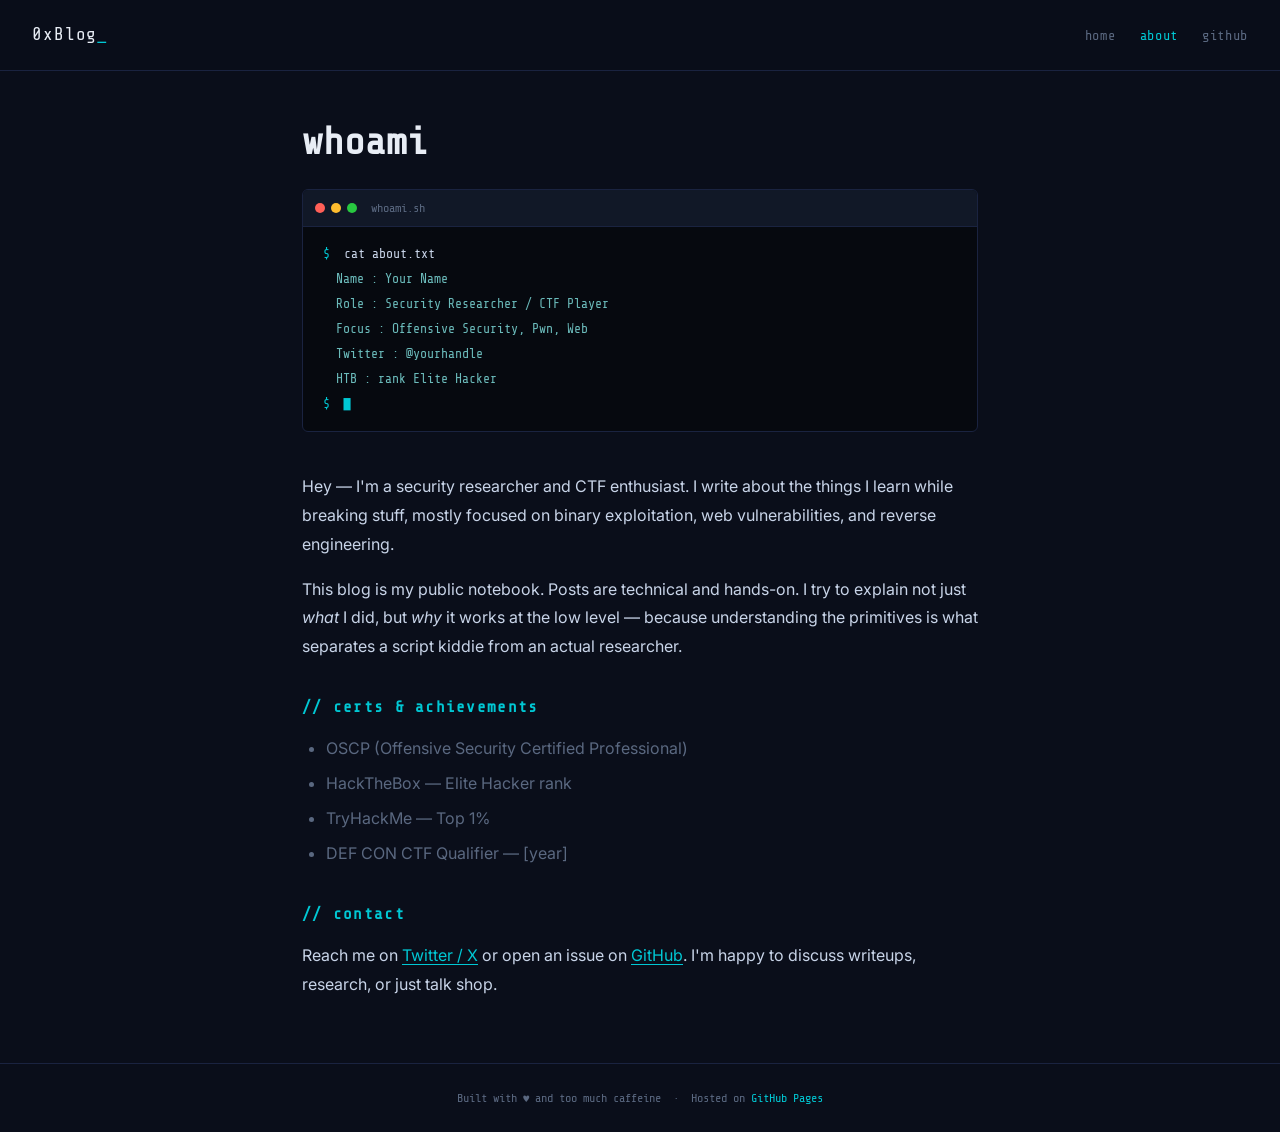
==== about.html @ 4185b1dc "launch blog" ====
<!DOCTYPE html>
<html lang="en">
<head>
  <meta charset="UTF-8" />
  <meta name="viewport" content="width=device-width, initial-scale=1.0" />
  <title>About — 0xBlog</title>
  <link rel="preconnect" href="https://fonts.googleapis.com" />
  <link rel="preconnect" href="https://fonts.gstatic.com" crossorigin />
  <link href="https://fonts.googleapis.com/css2?family=Share+Tech+Mono&family=Inter:wght@400;500;600&display=swap" rel="stylesheet" />
  <link rel="stylesheet" href="assets/css/style.css" />
</head>
<body>

  <nav class="nav">
    <a href="index.html" class="nav-logo">0xBlog<span class="cursor">_</span></a>
    <ul class="nav-links">
      <li><a href="index.html">home</a></li>
      <li><a href="about.html" class="active">about</a></li>
      <li><a href="https://github.com/yourusername" target="_blank" rel="noopener">github</a></li>
    </ul>
  </nav>

  <main class="main single-col">
    <h1 class="page-title">whoami</h1>

    <div class="about-terminal" aria-hidden="true">
      <div class="terminal-bar">
        <span class="dot dot-r"></span><span class="dot dot-y"></span><span class="dot dot-g"></span>
        <span class="terminal-title">whoami.sh</span>
      </div>
      <div class="terminal-body">
        <p><span class="t-prompt">$</span> cat about.txt</p>
        <p><span class="t-out">Name    : Your Name</span></p>
        <p><span class="t-out">Role    : Security Researcher / CTF Player</span></p>
        <p><span class="t-out">Focus   : Offensive Security, Pwn, Web</span></p>
        <p><span class="t-out">Twitter : @yourhandle</span></p>
        <p><span class="t-out">HTB     : rank Elite Hacker</span></p>
        <p><span class="t-prompt">$</span> <span class="blink-cursor">█</span></p>
      </div>
    </div>

    <div class="prose">
      <p>Hey — I'm a security researcher and CTF enthusiast. I write about the things I learn while breaking stuff, mostly focused on binary exploitation, web vulnerabilities, and reverse engineering.</p>
      <p>This blog is my public notebook. Posts are technical and hands-on. I try to explain not just <em>what</em> I did, but <em>why</em> it works at the low level — because understanding the primitives is what separates a script kiddie from an actual researcher.</p>
      <h2>// certs &amp; achievements</h2>
      <ul>
        <li>OSCP (Offensive Security Certified Professional)</li>
        <li>HackTheBox — Elite Hacker rank</li>
        <li>TryHackMe — Top 1%</li>
        <li>DEF CON CTF Qualifier — [year]</li>
      </ul>
      <h2>// contact</h2>
      <p>Reach me on <a href="https://twitter.com/yourhandle" target="_blank" rel="noopener">Twitter / X</a> or open an issue on <a href="https://github.com/yourusername" target="_blank" rel="noopener">GitHub</a>. I'm happy to discuss writeups, research, or just talk shop.</p>
    </div>
  </main>

  <footer class="footer">
    <p>Built with ♥ and too much caffeine &nbsp;·&nbsp; Hosted on <a href="https://pages.github.com" target="_blank" rel="noopener">GitHub Pages</a></p>
  </footer>

  <script src="assets/js/main.js"></script>
</body>
</html>
---- assets/css/style.css ----
/* === Reset & Base === */
*, *::before, *::after { box-sizing: border-box; margin: 0; padding: 0; }

:root {
  --bg: #0A0E1A;
  --bg-card: #0F1628;
  --bg-terminal: #06090F;
  --accent: #00C8D4;
  --accent-dim: #007A82;
  --text: #C8D4E8;
  --text-muted: #5A6880;
  --text-heading: #E8EDF5;
  --border: #1A2340;
  --font-mono: 'Share Tech Mono', monospace;
  --font-sans: 'Inter', sans-serif;
  --radius: 6px;
}

html { scroll-behavior: smooth; }

body {
  background: var(--bg);
  color: var(--text);
  font-family: var(--font-sans);
  font-size: 16px;
  line-height: 1.7;
  min-height: 100vh;
  display: flex;
  flex-direction: column;
}

a { color: var(--accent); text-decoration: none; transition: color 0.15s; }
a:hover { color: #fff; }

/* === Nav === */
.nav {
  display: flex;
  align-items: center;
  justify-content: space-between;
  padding: 1.25rem 2rem;
  border-bottom: 1px solid var(--border);
  position: sticky;
  top: 0;
  background: rgba(10, 14, 26, 0.92);
  backdrop-filter: blur(8px);
  z-index: 100;
}

.nav-logo {
  font-family: var(--font-mono);
  font-size: 1.1rem;
  color: var(--text-heading);
  letter-spacing: 0.05em;
}

.nav-logo .cursor {
  color: var(--accent);
  animation: blink 1s step-end infinite;
}

.nav-links {
  list-style: none;
  display: flex;
  gap: 1.5rem;
}

.nav-links a {
  font-family: var(--font-mono);
  font-size: 0.85rem;
  color: var(--text-muted);
  letter-spacing: 0.05em;
}

.nav-links a:hover,
.nav-links a.active { color: var(--accent); }

/* === Hero === */
.hero {
  display: grid;
  grid-template-columns: 1fr 1fr;
  gap: 3rem;
  padding: 4rem 2rem 4rem;
  max-width: 1100px;
  margin: 0 auto;
  width: 100%;
  align-items: center;
}

.hero-label {
  font-family: var(--font-mono);
  font-size: 0.8rem;
  color: var(--accent);
  margin-bottom: 1rem;
  letter-spacing: 0.08em;
}

.hero-title {
  font-family: var(--font-mono);
  font-size: clamp(2rem, 4vw, 3.2rem);
  color: var(--text-heading);
  line-height: 1.15;
  margin-bottom: 1.25rem;
  letter-spacing: -0.01em;
}

.hero-sub {
  color: var(--text-muted);
  font-size: 1rem;
  max-width: 42ch;
}

/* === Terminal Widget === */
.hero-terminal,
.about-terminal {
  background: var(--bg-terminal);
  border: 1px solid var(--border);
  border-radius: var(--radius);
  overflow: hidden;
  font-family: var(--font-mono);
  font-size: 0.82rem;
}

.terminal-bar {
  background: #111827;
  padding: 0.5rem 0.75rem;
  display: flex;
  align-items: center;
  gap: 6px;
  border-bottom: 1px solid var(--border);
}

.dot {
  width: 10px;
  height: 10px;
  border-radius: 50%;
  display: inline-block;
}
.dot-r { background: #FF5F57; }
.dot-y { background: #FEBC2E; }
.dot-g { background: #28C840; }

.terminal-title {
  margin-left: 0.5rem;
  color: var(--text-muted);
  font-size: 0.75rem;
}

.terminal-body {
  padding: 1rem 1.25rem;
  display: flex;
  flex-direction: column;
  gap: 4px;
}

.terminal-body p { line-height: 1.6; }

.t-prompt { color: var(--accent); margin-right: 0.5em; }
.t-out { color: #6BBBBB; padding-left: 1em; }

.blink-cursor {
  color: var(--accent);
  animation: blink 1s step-end infinite;
  font-size: 0.9em;
}

@keyframes blink {
  0%, 100% { opacity: 1; }
  50% { opacity: 0; }
}

/* === Main Layout === */
.main {
  display: grid;
  grid-template-columns: 1fr 280px;
  gap: 3rem;
  max-width: 1100px;
  margin: 0 auto;
  padding: 3rem 2rem;
  width: 100%;
  flex: 1;
}

.main.single-col {
  display: block;
  max-width: 740px;
}

/* === Section Label === */
.section-label {
  font-family: var(--font-mono);
  font-size: 0.8rem;
  color: var(--accent);
  letter-spacing: 0.1em;
  margin-bottom: 1.5rem;
  text-transform: lowercase;
}

/* === Post Cards === */
.posts-section { display: flex; flex-direction: column; gap: 0; }

.post-card {
  padding: 1.5rem 0;
  border-bottom: 1px solid var(--border);
}

.post-card:first-of-type { border-top: 1px solid var(--border); }

.post-meta {
  display: flex;
  align-items: center;
  gap: 0.75rem;
  margin-bottom: 0.5rem;
}

.post-meta time,
.read-time {
  font-family: var(--font-mono);
  font-size: 0.75rem;
  color: var(--text-muted);
}

.post-card h3 {
  font-family: var(--font-mono);
  font-size: 1.05rem;
  color: var(--text-heading);
  margin-bottom: 0.5rem;
  line-height: 1.4;
}

.post-card h3 a { color: var(--text-heading); }
.post-card h3 a:hover { color: var(--accent); }

.post-card p {
  color: var(--text-muted);
  font-size: 0.9rem;
  margin-bottom: 0.75rem;
}

.read-more {
  font-family: var(--font-mono);
  font-size: 0.78rem;
  color: var(--accent-dim);
}
.read-more:hover { color: var(--accent); }

/* === Tags === */
.post-tag {
  font-family: var(--font-mono);
  font-size: 0.7rem;
  padding: 2px 8px;
  border-radius: 3px;
  letter-spacing: 0.06em;
}

.tag-pwn  { background: #1A0A2E; color: #B06EF0; border: 1px solid #3D1A70; }
.tag-web  { background: #0A1E2E; color: #5CB8FF; border: 1px solid #1A4A70; }
.tag-re   { background: #0A2E18; color: #4EDB8A; border: 1px solid #1A5E35; }
.tag-ctf  { background: #2E1A0A; color: #F5A623; border: 1px solid #6E4010; }
.tag-net  { background: #2E0A0A; color: #F05A5A; border: 1px solid #6E1A1A; }

/* === Sidebar === */
.sidebar { display: flex; flex-direction: column; gap: 1.5rem; }

.sidebar-card {
  background: var(--bg-card);
  border: 1px solid var(--border);
  border-radius: var(--radius);
  padding: 1.25rem;
}

.sidebar-card h3 {
  font-family: var(--font-mono);
  font-size: 0.75rem;
  color: var(--accent);
  letter-spacing: 0.1em;
  margin-bottom: 1rem;
}

.tag-list {
  list-style: none;
  display: flex;
  flex-direction: column;
  gap: 0.6rem;
}

.tag-list a {
  display: flex;
  align-items: center;
  gap: 0.6rem;
  color: var(--text-muted);
  font-size: 0.85rem;
}
.tag-list a:hover { color: var(--text-heading); }

.tools-list {
  list-style: none;
  display: flex;
  flex-direction: column;
  gap: 0.4rem;
}

.tools-list li {
  font-family: var(--font-mono);
  font-size: 0.8rem;
  color: var(--text-muted);
  padding: 0.2rem 0;
  border-bottom: 1px solid var(--border);
}
.tools-list li:last-child { border-bottom: none; }
.tools-list li::before { content: '> '; color: var(--accent); }

/* === Single Post / About === */
.page-title {
  font-family: var(--font-mono);
  font-size: clamp(1.6rem, 3vw, 2.4rem);
  color: var(--text-heading);
  line-height: 1.2;
  margin-bottom: 1.5rem;
}

.post-header { margin-bottom: 2rem; }

.post-intro {
  font-size: 1.05rem;
  color: var(--text-muted);
  margin-top: 0.75rem;
}

.about-terminal { margin-bottom: 2.5rem; }

/* === Prose === */
.prose { color: var(--text); line-height: 1.8; }
.prose h2 {
  font-family: var(--font-mono);
  font-size: 1rem;
  color: var(--accent);
  letter-spacing: 0.08em;
  margin: 2rem 0 0.75rem;
}
.prose p { margin-bottom: 1rem; }
.prose ul { padding-left: 1.5rem; margin-bottom: 1rem; }
.prose ul li { margin-bottom: 0.4rem; color: var(--text-muted); }
.prose strong { color: var(--text-heading); font-weight: 600; }
.prose em { color: var(--text); font-style: italic; }
.prose a { color: var(--accent); text-decoration: underline; text-underline-offset: 3px; }

.prose pre {
  background: var(--bg-terminal);
  border: 1px solid var(--border);
  border-radius: var(--radius);
  padding: 1.25rem 1.5rem;
  overflow-x: auto;
  margin: 1.25rem 0;
  font-size: 0.82rem;
  line-height: 1.7;
}

.prose code {
  font-family: var(--font-mono);
  color: #6BBBBB;
  font-size: 0.85em;
}

.prose pre code { color: #9BCFCF; }

.back-link {
  display: inline-block;
  margin-top: 3rem;
  font-family: var(--font-mono);
  font-size: 0.85rem;
  color: var(--text-muted);
}
.back-link:hover { color: var(--accent); }

/* === Footer === */
.footer {
  border-top: 1px solid var(--border);
  text-align: center;
  padding: 1.5rem 2rem;
  font-family: var(--font-mono);
  font-size: 0.75rem;
  color: var(--text-muted);
}

/* === Responsive === */
@media (max-width: 768px) {
  .hero {
    grid-template-columns: 1fr;
    padding: 2.5rem 1.25rem;
  }
  .hero-terminal { display: none; }
  .main {
    grid-template-columns: 1fr;
    padding: 2rem 1.25rem;
  }
  .sidebar { order: -1; }
  .nav { padding: 1rem 1.25rem; }
}
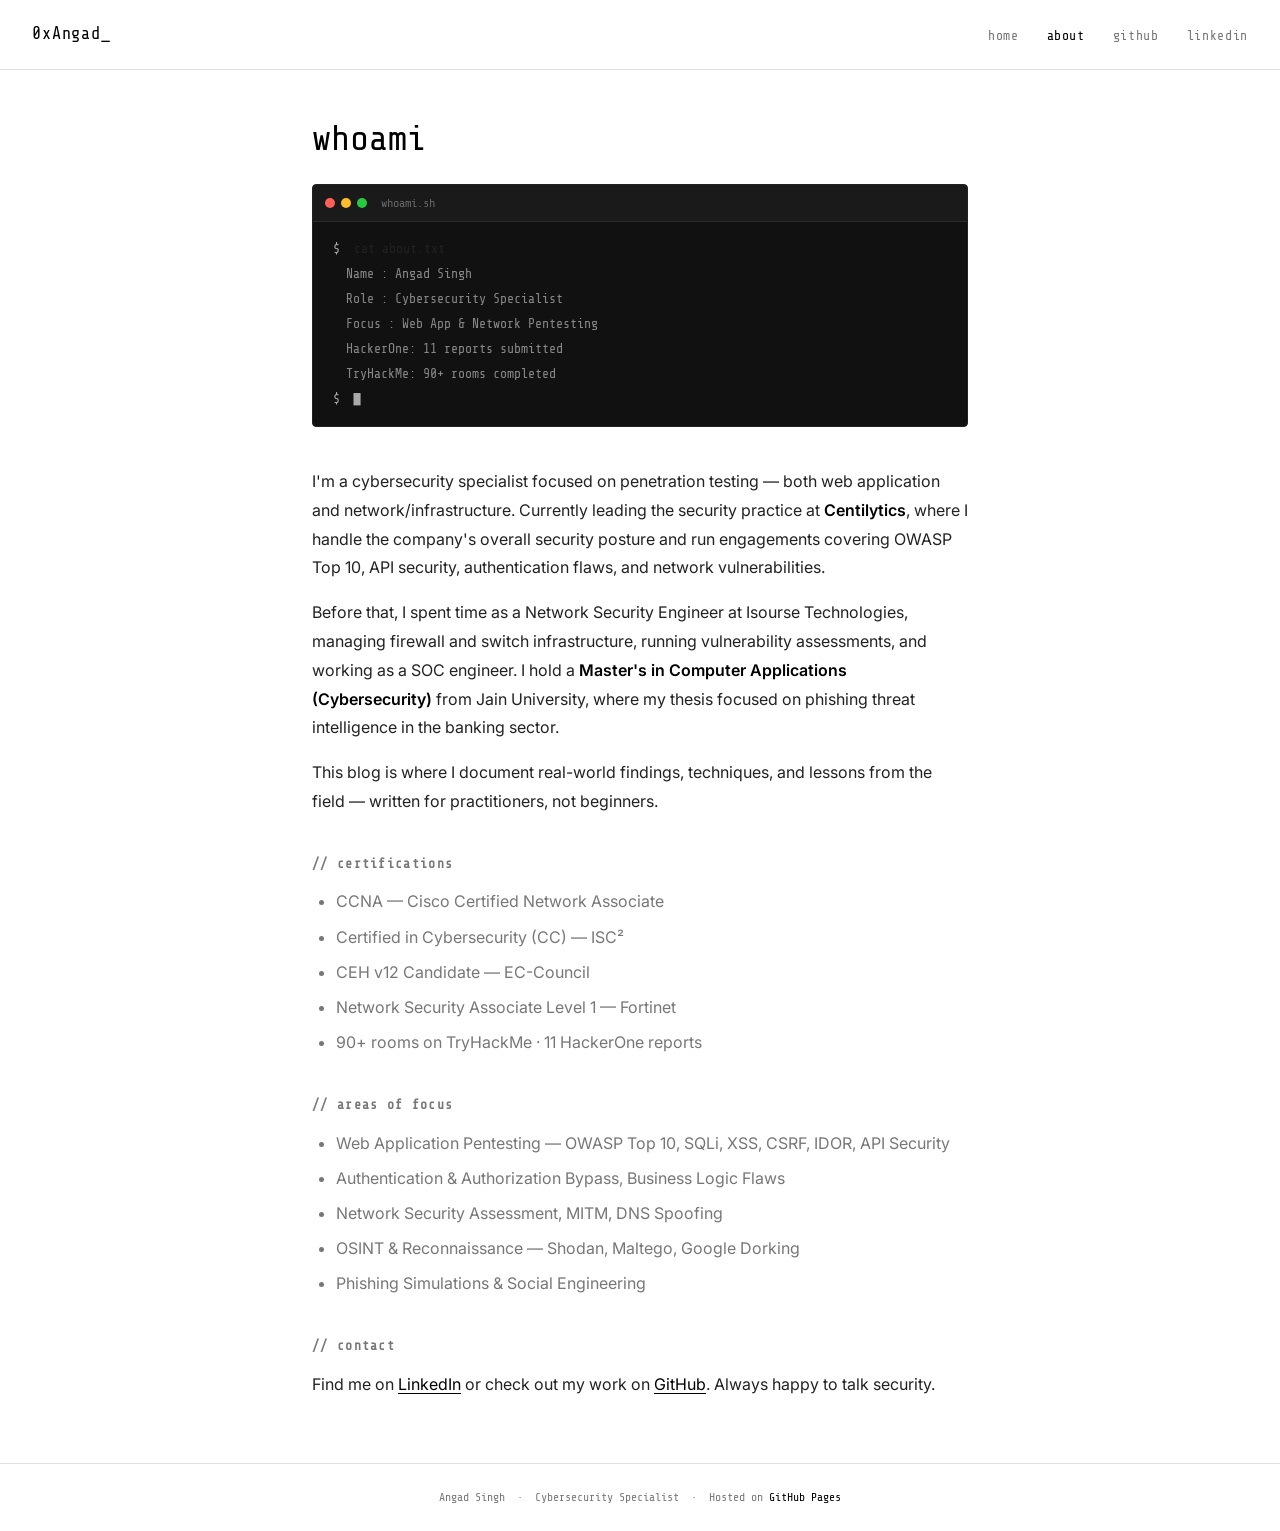
==== commit 298a2da4: "updated" ====
--- a/about.html
+++ b/about.html
@@ -3,7 +3,7 @@
 <head>
   <meta charset="UTF-8" />
   <meta name="viewport" content="width=device-width, initial-scale=1.0" />
-  <title>About — 0xBlog</title>
+  <title>About — 0xAngad</title>
   <link rel="preconnect" href="https://fonts.googleapis.com" />
   <link rel="preconnect" href="https://fonts.gstatic.com" crossorigin />
   <link href="https://fonts.googleapis.com/css2?family=Share+Tech+Mono&family=Inter:wght@400;500;600&display=swap" rel="stylesheet" />
@@ -12,11 +12,12 @@
 <body>
 
   <nav class="nav">
-    <a href="index.html" class="nav-logo">0xBlog<span class="cursor">_</span></a>
+    <a href="index.html" class="nav-logo">0xAngad<span class="cursor">_</span></a>
     <ul class="nav-links">
       <li><a href="index.html">home</a></li>
       <li><a href="about.html" class="active">about</a></li>
-      <li><a href="https://github.com/yourusername" target="_blank" rel="noopener">github</a></li>
+      <li><a href="https://midgetpool.github.io" target="_blank" rel="noopener">github</a></li>
+      <li><a href="https://www.linkedin.com/in/angadsinghchandhok/" target="_blank" rel="noopener">linkedin</a></li>
     </ul>
   </nav>
 
@@ -30,32 +31,47 @@
       </div>
       <div class="terminal-body">
         <p><span class="t-prompt">$</span> cat about.txt</p>
-        <p><span class="t-out">Name    : Your Name</span></p>
-        <p><span class="t-out">Role    : Security Researcher / CTF Player</span></p>
-        <p><span class="t-out">Focus   : Offensive Security, Pwn, Web</span></p>
-        <p><span class="t-out">Twitter : @yourhandle</span></p>
-        <p><span class="t-out">HTB     : rank Elite Hacker</span></p>
+        <p><span class="t-out">Name    : Angad Singh</span></p>
+        <p><span class="t-out">Role    : Cybersecurity Specialist</span></p>
+        <p><span class="t-out">Focus   : Web App &amp; Network Pentesting</span></p>
+        <p><span class="t-out">HackerOne: 11 reports submitted</span></p>
+        <p><span class="t-out">TryHackMe: 90+ rooms completed</span></p>
         <p><span class="t-prompt">$</span> <span class="blink-cursor">█</span></p>
       </div>
     </div>
 
     <div class="prose">
-      <p>Hey — I'm a security researcher and CTF enthusiast. I write about the things I learn while breaking stuff, mostly focused on binary exploitation, web vulnerabilities, and reverse engineering.</p>
-      <p>This blog is my public notebook. Posts are technical and hands-on. I try to explain not just <em>what</em> I did, but <em>why</em> it works at the low level — because understanding the primitives is what separates a script kiddie from an actual researcher.</p>
-      <h2>// certs &amp; achievements</h2>
+      <p>I'm a cybersecurity specialist focused on penetration testing — both web application and network/infrastructure. Currently leading the security practice at <strong>Centilytics</strong>, where I handle the company's overall security posture and run engagements covering OWASP Top 10, API security, authentication flaws, and network vulnerabilities.</p>
+
+      <p>Before that, I spent time as a Network Security Engineer at Isourse Technologies, managing firewall and switch infrastructure, running vulnerability assessments, and working as a SOC engineer. I hold a <strong>Master's in Computer Applications (Cybersecurity)</strong> from Jain University, where my thesis focused on phishing threat intelligence in the banking sector.</p>
+
+      <p>This blog is where I document real-world findings, techniques, and lessons from the field — written for practitioners, not beginners.</p>
+
+      <h2>// certifications</h2>
       <ul>
-        <li>OSCP (Offensive Security Certified Professional)</li>
-        <li>HackTheBox — Elite Hacker rank</li>
-        <li>TryHackMe — Top 1%</li>
-        <li>DEF CON CTF Qualifier — [year]</li>
+        <li>CCNA — Cisco Certified Network Associate</li>
+        <li>Certified in Cybersecurity (CC) — ISC²</li>
+        <li>CEH v12 Candidate — EC-Council</li>
+        <li>Network Security Associate Level 1 — Fortinet</li>
+        <li>90+ rooms on TryHackMe · 11 HackerOne reports</li>
       </ul>
+
+      <h2>// areas of focus</h2>
+      <ul>
+        <li>Web Application Pentesting — OWASP Top 10, SQLi, XSS, CSRF, IDOR, API Security</li>
+        <li>Authentication &amp; Authorization Bypass, Business Logic Flaws</li>
+        <li>Network Security Assessment, MITM, DNS Spoofing</li>
+        <li>OSINT &amp; Reconnaissance — Shodan, Maltego, Google Dorking</li>
+        <li>Phishing Simulations &amp; Social Engineering</li>
+      </ul>
+
       <h2>// contact</h2>
-      <p>Reach me on <a href="https://twitter.com/yourhandle" target="_blank" rel="noopener">Twitter / X</a> or open an issue on <a href="https://github.com/yourusername" target="_blank" rel="noopener">GitHub</a>. I'm happy to discuss writeups, research, or just talk shop.</p>
+      <p>Find me on <a href="https://www.linkedin.com/in/angadsinghchandhok/" target="_blank" rel="noopener">LinkedIn</a> or check out my work on <a href="https://midgetpool.github.io" target="_blank" rel="noopener">GitHub</a>. Always happy to talk security.</p>
     </div>
   </main>
 
   <footer class="footer">
-    <p>Built with ♥ and too much caffeine &nbsp;·&nbsp; Hosted on <a href="https://pages.github.com" target="_blank" rel="noopener">GitHub Pages</a></p>
+    <p>Angad Singh &nbsp;·&nbsp; Cybersecurity Specialist &nbsp;·&nbsp; Hosted on <a href="https://pages.github.com" target="_blank" rel="noopener">GitHub Pages</a></p>
   </footer>
 
   <script src="assets/js/main.js"></script>
--- a/assets/css/style.css
+++ b/assets/css/style.css
@@ -2,18 +2,19 @@
 *, *::before, *::after { box-sizing: border-box; margin: 0; padding: 0; }
 
 :root {
-  --bg: #0A0E1A;
-  --bg-card: #0F1628;
-  --bg-terminal: #06090F;
-  --accent: #00C8D4;
-  --accent-dim: #007A82;
-  --text: #C8D4E8;
-  --text-muted: #5A6880;
-  --text-heading: #E8EDF5;
-  --border: #1A2340;
+  --bg: #ffffff;
+  --bg-card: #f9f9f9;
+  --bg-terminal: #111111;
+  --accent: #000000;
+  --accent-dim: #444444;
+  --text: #222222;
+  --text-muted: #777777;
+  --text-heading: #000000;
+  --border: #e0e0e0;
+  --border-dark: #cccccc;
   --font-mono: 'Share Tech Mono', monospace;
   --font-sans: 'Inter', sans-serif;
-  --radius: 6px;
+  --radius: 4px;
 }
 
 html { scroll-behavior: smooth; }
@@ -29,8 +30,8 @@
   flex-direction: column;
 }
 
-a { color: var(--accent); text-decoration: none; transition: color 0.15s; }
-a:hover { color: #fff; }
+a { color: var(--accent); text-decoration: none; transition: opacity 0.15s; }
+a:hover { opacity: 0.6; }
 
 /* === Nav === */
 .nav {
@@ -41,16 +42,17 @@
   border-bottom: 1px solid var(--border);
   position: sticky;
   top: 0;
-  background: rgba(10, 14, 26, 0.92);
+  background: rgba(255,255,255,0.96);
   backdrop-filter: blur(8px);
   z-index: 100;
 }
 
 .nav-logo {
   font-family: var(--font-mono);
-  font-size: 1.1rem;
+  font-size: 1.05rem;
   color: var(--text-heading);
   letter-spacing: 0.05em;
+  font-weight: normal;
 }
 
 .nav-logo .cursor {
@@ -61,25 +63,25 @@
 .nav-links {
   list-style: none;
   display: flex;
-  gap: 1.5rem;
+  gap: 1.75rem;
 }
 
 .nav-links a {
   font-family: var(--font-mono);
-  font-size: 0.85rem;
+  font-size: 0.82rem;
   color: var(--text-muted);
   letter-spacing: 0.05em;
 }
 
 .nav-links a:hover,
-.nav-links a.active { color: var(--accent); }
+.nav-links a.active { color: var(--accent); opacity: 1; }
 
 /* === Hero === */
 .hero {
   display: grid;
   grid-template-columns: 1fr 1fr;
   gap: 3rem;
-  padding: 4rem 2rem 4rem;
+  padding: 4.5rem 2rem 4rem;
   max-width: 1100px;
   margin: 0 auto;
   width: 100%;
@@ -88,32 +90,33 @@
 
 .hero-label {
   font-family: var(--font-mono);
-  font-size: 0.8rem;
-  color: var(--accent);
+  font-size: 0.78rem;
+  color: var(--text-muted);
   margin-bottom: 1rem;
-  letter-spacing: 0.08em;
+  letter-spacing: 0.1em;
 }
 
 .hero-title {
   font-family: var(--font-mono);
-  font-size: clamp(2rem, 4vw, 3.2rem);
+  font-size: clamp(2rem, 4vw, 3rem);
   color: var(--text-heading);
   line-height: 1.15;
   margin-bottom: 1.25rem;
-  letter-spacing: -0.01em;
+  letter-spacing: -0.02em;
 }
 
 .hero-sub {
   color: var(--text-muted);
-  font-size: 1rem;
-  max-width: 42ch;
+  font-size: 0.95rem;
+  max-width: 44ch;
+  line-height: 1.75;
 }
 
 /* === Terminal Widget === */
 .hero-terminal,
 .about-terminal {
   background: var(--bg-terminal);
-  border: 1px solid var(--border);
+  border: 1px solid #222;
   border-radius: var(--radius);
   overflow: hidden;
   font-family: var(--font-mono);
@@ -121,12 +124,12 @@
 }
 
 .terminal-bar {
-  background: #111827;
+  background: #1a1a1a;
   padding: 0.5rem 0.75rem;
   display: flex;
   align-items: center;
   gap: 6px;
-  border-bottom: 1px solid var(--border);
+  border-bottom: 1px solid #2a2a2a;
 }
 
 .dot {
@@ -141,7 +144,7 @@
 
 .terminal-title {
   margin-left: 0.5rem;
-  color: var(--text-muted);
+  color: #666;
   font-size: 0.75rem;
 }
 
@@ -154,11 +157,11 @@
 
 .terminal-body p { line-height: 1.6; }
 
-.t-prompt { color: var(--accent); margin-right: 0.5em; }
-.t-out { color: #6BBBBB; padding-left: 1em; }
+.t-prompt { color: #aaa; margin-right: 0.5em; }
+.t-out { color: #888; padding-left: 1em; }
 
 .blink-cursor {
-  color: var(--accent);
+  color: #aaa;
   animation: blink 1s step-end infinite;
   font-size: 0.9em;
 }
@@ -168,11 +171,20 @@
   50% { opacity: 0; }
 }
 
+/* === Divider === */
+.section-divider {
+  border: none;
+  border-top: 1px solid var(--border);
+  max-width: 1100px;
+  margin: 0 auto;
+  width: calc(100% - 4rem);
+}
+
 /* === Main Layout === */
 .main {
   display: grid;
-  grid-template-columns: 1fr 280px;
-  gap: 3rem;
+  grid-template-columns: 1fr 260px;
+  gap: 3.5rem;
   max-width: 1100px;
   margin: 0 auto;
   padding: 3rem 2rem;
@@ -182,15 +194,15 @@
 
 .main.single-col {
   display: block;
-  max-width: 740px;
+  max-width: 720px;
 }
 
 /* === Section Label === */
 .section-label {
   font-family: var(--font-mono);
-  font-size: 0.8rem;
-  color: var(--accent);
-  letter-spacing: 0.1em;
+  font-size: 0.75rem;
+  color: var(--text-muted);
+  letter-spacing: 0.12em;
   margin-bottom: 1.5rem;
   text-transform: lowercase;
 }
@@ -199,7 +211,7 @@
 .posts-section { display: flex; flex-direction: column; gap: 0; }
 
 .post-card {
-  padding: 1.5rem 0;
+  padding: 1.75rem 0;
   border-bottom: 1px solid var(--border);
 }
 
@@ -209,54 +221,57 @@
   display: flex;
   align-items: center;
   gap: 0.75rem;
-  margin-bottom: 0.5rem;
+  margin-bottom: 0.6rem;
 }
 
 .post-meta time,
 .read-time {
   font-family: var(--font-mono);
-  font-size: 0.75rem;
+  font-size: 0.72rem;
   color: var(--text-muted);
 }
 
 .post-card h3 {
   font-family: var(--font-mono);
-  font-size: 1.05rem;
+  font-size: 1rem;
   color: var(--text-heading);
   margin-bottom: 0.5rem;
-  line-height: 1.4;
+  line-height: 1.45;
+  font-weight: normal;
 }
 
 .post-card h3 a { color: var(--text-heading); }
-.post-card h3 a:hover { color: var(--accent); }
+.post-card h3 a:hover { opacity: 0.55; }
 
 .post-card p {
   color: var(--text-muted);
-  font-size: 0.9rem;
+  font-size: 0.88rem;
   margin-bottom: 0.75rem;
+  line-height: 1.7;
 }
 
 .read-more {
   font-family: var(--font-mono);
-  font-size: 0.78rem;
-  color: var(--accent-dim);
-}
-.read-more:hover { color: var(--accent); }
+  font-size: 0.75rem;
+  color: var(--text-muted);
+}
+.read-more:hover { color: var(--accent); opacity: 1; }
 
 /* === Tags === */
 .post-tag {
   font-family: var(--font-mono);
-  font-size: 0.7rem;
-  padding: 2px 8px;
-  border-radius: 3px;
+  font-size: 0.68rem;
+  padding: 2px 7px;
+  border-radius: 2px;
   letter-spacing: 0.06em;
-}
-
-.tag-pwn  { background: #1A0A2E; color: #B06EF0; border: 1px solid #3D1A70; }
-.tag-web  { background: #0A1E2E; color: #5CB8FF; border: 1px solid #1A4A70; }
-.tag-re   { background: #0A2E18; color: #4EDB8A; border: 1px solid #1A5E35; }
-.tag-ctf  { background: #2E1A0A; color: #F5A623; border: 1px solid #6E4010; }
-.tag-net  { background: #2E0A0A; color: #F05A5A; border: 1px solid #6E1A1A; }
+  text-transform: uppercase;
+}
+
+.tag-web  { background: #f0f0f0; color: #222; border: 1px solid #ccc; }
+.tag-net  { background: #f0f0f0; color: #222; border: 1px solid #ccc; }
+.tag-osint { background: #f0f0f0; color: #222; border: 1px solid #ccc; }
+.tag-pentest { background: #111; color: #eee; border: 1px solid #333; }
+.tag-ctf  { background: #f0f0f0; color: #222; border: 1px solid #ccc; }
 
 /* === Sidebar === */
 .sidebar { display: flex; flex-direction: column; gap: 1.5rem; }
@@ -270,9 +285,9 @@
 
 .sidebar-card h3 {
   font-family: var(--font-mono);
-  font-size: 0.75rem;
-  color: var(--accent);
-  letter-spacing: 0.1em;
+  font-size: 0.72rem;
+  color: var(--text-muted);
+  letter-spacing: 0.12em;
   margin-bottom: 1rem;
 }
 
@@ -288,40 +303,41 @@
   align-items: center;
   gap: 0.6rem;
   color: var(--text-muted);
-  font-size: 0.85rem;
-}
-.tag-list a:hover { color: var(--text-heading); }
+  font-size: 0.84rem;
+}
+.tag-list a:hover { color: var(--text-heading); opacity: 1; }
 
 .tools-list {
   list-style: none;
   display: flex;
   flex-direction: column;
-  gap: 0.4rem;
+  gap: 0.35rem;
 }
 
 .tools-list li {
   font-family: var(--font-mono);
-  font-size: 0.8rem;
+  font-size: 0.78rem;
   color: var(--text-muted);
   padding: 0.2rem 0;
   border-bottom: 1px solid var(--border);
 }
 .tools-list li:last-child { border-bottom: none; }
-.tools-list li::before { content: '> '; color: var(--accent); }
+.tools-list li::before { content: '> '; color: #bbb; }
 
 /* === Single Post / About === */
 .page-title {
   font-family: var(--font-mono);
-  font-size: clamp(1.6rem, 3vw, 2.4rem);
+  font-size: clamp(1.5rem, 3vw, 2.2rem);
   color: var(--text-heading);
   line-height: 1.2;
   margin-bottom: 1.5rem;
+  font-weight: normal;
 }
 
 .post-header { margin-bottom: 2rem; }
 
 .post-intro {
-  font-size: 1.05rem;
+  font-size: 1rem;
   color: var(--text-muted);
   margin-top: 0.75rem;
 }
@@ -332,10 +348,11 @@
 .prose { color: var(--text); line-height: 1.8; }
 .prose h2 {
   font-family: var(--font-mono);
-  font-size: 1rem;
-  color: var(--accent);
-  letter-spacing: 0.08em;
-  margin: 2rem 0 0.75rem;
+  font-size: 0.82rem;
+  color: var(--text-muted);
+  letter-spacing: 0.1em;
+  margin: 2.25rem 0 0.75rem;
+  text-transform: lowercase;
 }
 .prose p { margin-bottom: 1rem; }
 .prose ul { padding-left: 1.5rem; margin-bottom: 1rem; }
@@ -346,7 +363,7 @@
 
 .prose pre {
   background: var(--bg-terminal);
-  border: 1px solid var(--border);
+  border: 1px solid #222;
   border-radius: var(--radius);
   padding: 1.25rem 1.5rem;
   overflow-x: auto;
@@ -357,20 +374,20 @@
 
 .prose code {
   font-family: var(--font-mono);
-  color: #6BBBBB;
+  color: #aaa;
   font-size: 0.85em;
 }
 
-.prose pre code { color: #9BCFCF; }
+.prose pre code { color: #ccc; }
 
 .back-link {
   display: inline-block;
   margin-top: 3rem;
   font-family: var(--font-mono);
-  font-size: 0.85rem;
-  color: var(--text-muted);
-}
-.back-link:hover { color: var(--accent); }
+  font-size: 0.82rem;
+  color: var(--text-muted);
+}
+.back-link:hover { color: var(--accent); opacity: 1; }
 
 /* === Footer === */
 .footer {
@@ -378,7 +395,7 @@
   text-align: center;
   padding: 1.5rem 2rem;
   font-family: var(--font-mono);
-  font-size: 0.75rem;
+  font-size: 0.72rem;
   color: var(--text-muted);
 }
 
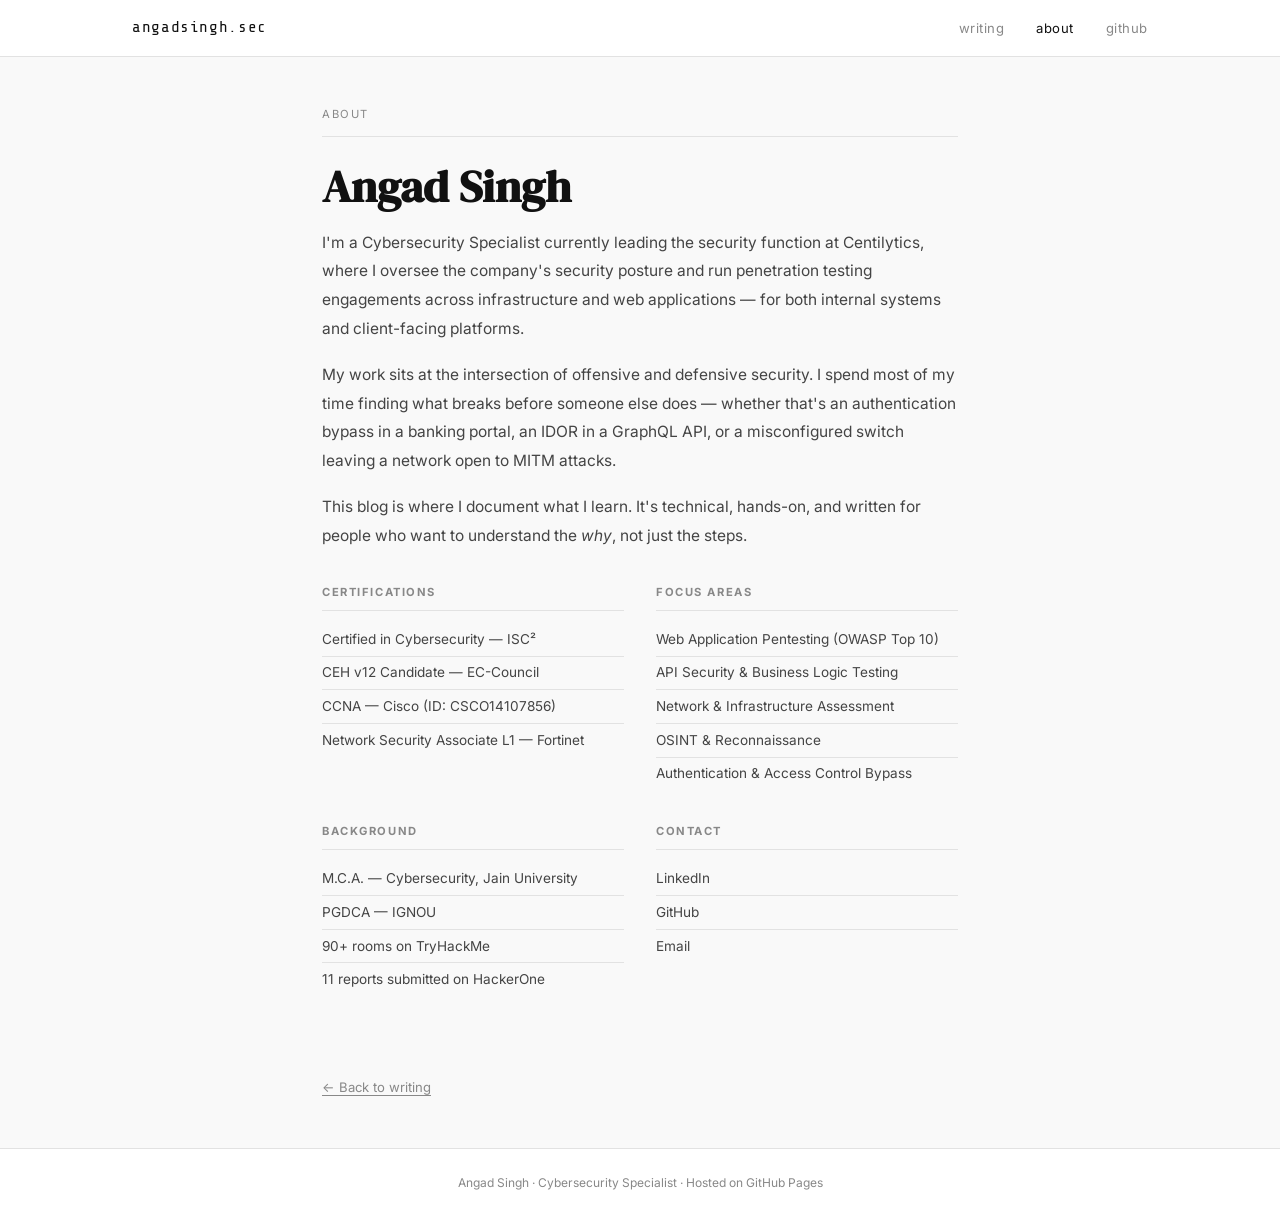
==== commit c5717cc2: "updated" ====
--- a/about.html
+++ b/about.html
@@ -3,75 +3,80 @@
 <head>
   <meta charset="UTF-8" />
   <meta name="viewport" content="width=device-width, initial-scale=1.0" />
-  <title>About — 0xAngad</title>
+  <title>About — Angad Singh</title>
   <link rel="preconnect" href="https://fonts.googleapis.com" />
   <link rel="preconnect" href="https://fonts.gstatic.com" crossorigin />
-  <link href="https://fonts.googleapis.com/css2?family=Share+Tech+Mono&family=Inter:wght@400;500;600&display=swap" rel="stylesheet" />
+  <link href="https://fonts.googleapis.com/css2?family=DM+Serif+Display&family=Inter:wght@400;500;600&family=Share+Tech+Mono&display=swap" rel="stylesheet" />
   <link rel="stylesheet" href="assets/css/style.css" />
 </head>
 <body>
 
   <nav class="nav">
-    <a href="index.html" class="nav-logo">0xAngad<span class="cursor">_</span></a>
-    <ul class="nav-links">
-      <li><a href="index.html">home</a></li>
-      <li><a href="about.html" class="active">about</a></li>
-      <li><a href="https://midgetpool.github.io" target="_blank" rel="noopener">github</a></li>
-      <li><a href="https://www.linkedin.com/in/angadsinghchandhok/" target="_blank" rel="noopener">linkedin</a></li>
-    </ul>
+    <div class="nav-inner">
+      <a href="index.html" class="nav-logo">angadsingh.sec</a>
+      <ul class="nav-links">
+        <li><a href="index.html">writing</a></li>
+        <li><a href="about.html" class="active">about</a></li>
+        <li><a href="https://github.com/midgetpool" target="_blank" rel="noopener">github</a></li>
+      </ul>
+    </div>
   </nav>
 
-  <main class="main single-col">
-    <h1 class="page-title">whoami</h1>
+  <div class="page-wrap single">
+    <p class="section-head">About</p>
 
-    <div class="about-terminal" aria-hidden="true">
-      <div class="terminal-bar">
-        <span class="dot dot-r"></span><span class="dot dot-y"></span><span class="dot dot-g"></span>
-        <span class="terminal-title">whoami.sh</span>
+    <h1 class="page-title">Angad Singh</h1>
+
+    <div class="prose">
+      <p>I'm a Cybersecurity Specialist currently leading the security function at Centilytics, where I oversee the company's security posture and run penetration testing engagements across infrastructure and web applications — for both internal systems and client-facing platforms.</p>
+      <p>My work sits at the intersection of offensive and defensive security. I spend most of my time finding what breaks before someone else does — whether that's an authentication bypass in a banking portal, an IDOR in a GraphQL API, or a misconfigured switch leaving a network open to MITM attacks.</p>
+      <p>This blog is where I document what I learn. It's technical, hands-on, and written for people who want to understand the <em>why</em>, not just the steps.</p>
+    </div>
+
+    <div class="about-grid">
+      <div class="about-block">
+        <h3>Certifications</h3>
+        <ul>
+          <li>Certified in Cybersecurity — ISC²</li>
+          <li>CEH v12 Candidate — EC-Council</li>
+          <li>CCNA — Cisco (ID: CSCO14107856)</li>
+          <li>Network Security Associate L1 — Fortinet</li>
+        </ul>
       </div>
-      <div class="terminal-body">
-        <p><span class="t-prompt">$</span> cat about.txt</p>
-        <p><span class="t-out">Name    : Angad Singh</span></p>
-        <p><span class="t-out">Role    : Cybersecurity Specialist</span></p>
-        <p><span class="t-out">Focus   : Web App &amp; Network Pentesting</span></p>
-        <p><span class="t-out">HackerOne: 11 reports submitted</span></p>
-        <p><span class="t-out">TryHackMe: 90+ rooms completed</span></p>
-        <p><span class="t-prompt">$</span> <span class="blink-cursor">█</span></p>
+      <div class="about-block">
+        <h3>Focus areas</h3>
+        <ul>
+          <li>Web Application Pentesting (OWASP Top 10)</li>
+          <li>API Security &amp; Business Logic Testing</li>
+          <li>Network &amp; Infrastructure Assessment</li>
+          <li>OSINT &amp; Reconnaissance</li>
+          <li>Authentication &amp; Access Control Bypass</li>
+        </ul>
+      </div>
+      <div class="about-block">
+        <h3>Background</h3>
+        <ul>
+          <li>M.C.A. — Cybersecurity, Jain University</li>
+          <li>PGDCA — IGNOU</li>
+          <li>90+ rooms on TryHackMe</li>
+          <li>11 reports submitted on HackerOne</li>
+        </ul>
+      </div>
+      <div class="about-block">
+        <h3>Contact</h3>
+        <ul>
+          <li><a href="https://www.linkedin.com/in/angadsinghchandhok/" target="_blank" rel="noopener">LinkedIn</a></li>
+          <li><a href="https://github.com/midgetpool" target="_blank" rel="noopener">GitHub</a></li>
+          <li><a href="mailto:1147ad.opoe.381n48ok@gmail.com">Email</a></li>
+        </ul>
       </div>
     </div>
 
-    <div class="prose">
-      <p>I'm a cybersecurity specialist focused on penetration testing — both web application and network/infrastructure. Currently leading the security practice at <strong>Centilytics</strong>, where I handle the company's overall security posture and run engagements covering OWASP Top 10, API security, authentication flaws, and network vulnerabilities.</p>
-
-      <p>Before that, I spent time as a Network Security Engineer at Isourse Technologies, managing firewall and switch infrastructure, running vulnerability assessments, and working as a SOC engineer. I hold a <strong>Master's in Computer Applications (Cybersecurity)</strong> from Jain University, where my thesis focused on phishing threat intelligence in the banking sector.</p>
-
-      <p>This blog is where I document real-world findings, techniques, and lessons from the field — written for practitioners, not beginners.</p>
-
-      <h2>// certifications</h2>
-      <ul>
-        <li>CCNA — Cisco Certified Network Associate</li>
-        <li>Certified in Cybersecurity (CC) — ISC²</li>
-        <li>CEH v12 Candidate — EC-Council</li>
-        <li>Network Security Associate Level 1 — Fortinet</li>
-        <li>90+ rooms on TryHackMe · 11 HackerOne reports</li>
-      </ul>
-
-      <h2>// areas of focus</h2>
-      <ul>
-        <li>Web Application Pentesting — OWASP Top 10, SQLi, XSS, CSRF, IDOR, API Security</li>
-        <li>Authentication &amp; Authorization Bypass, Business Logic Flaws</li>
-        <li>Network Security Assessment, MITM, DNS Spoofing</li>
-        <li>OSINT &amp; Reconnaissance — Shodan, Maltego, Google Dorking</li>
-        <li>Phishing Simulations &amp; Social Engineering</li>
-      </ul>
-
-      <h2>// contact</h2>
-      <p>Find me on <a href="https://www.linkedin.com/in/angadsinghchandhok/" target="_blank" rel="noopener">LinkedIn</a> or check out my work on <a href="https://midgetpool.github.io" target="_blank" rel="noopener">GitHub</a>. Always happy to talk security.</p>
-    </div>
-  </main>
+    <a class="back-link" href="index.html">← Back to writing</a>
+  </div>
 
   <footer class="footer">
-    <p>Angad Singh &nbsp;·&nbsp; Cybersecurity Specialist &nbsp;·&nbsp; Hosted on <a href="https://pages.github.com" target="_blank" rel="noopener">GitHub Pages</a></p>
+    <p>Angad Singh · Cybersecurity Specialist · Hosted on <a href="https://pages.github.com" target="_blank" rel="noopener">GitHub Pages</a></p>
   </footer>
 
   <script src="assets/js/main.js"></script>
--- a/assets/css/style.css
+++ b/assets/css/style.css
@@ -2,26 +2,25 @@
 *, *::before, *::after { box-sizing: border-box; margin: 0; padding: 0; }
 
 :root {
-  --bg: #ffffff;
-  --bg-card: #f9f9f9;
-  --bg-terminal: #111111;
-  --accent: #000000;
-  --accent-dim: #444444;
-  --text: #222222;
-  --text-muted: #777777;
-  --text-heading: #000000;
-  --border: #e0e0e0;
-  --border-dark: #cccccc;
+  --bg: #F9F9F9;
+  --bg-white: #FFFFFF;
+  --ink: #111111;
+  --ink-mid: #444444;
+  --ink-muted: #888888;
+  --border: #E2E2E2;
+  --border-strong: #BBBBBB;
+  --font-display: 'DM Serif Display', serif;
+  --font-sans: 'Inter', sans-serif;
   --font-mono: 'Share Tech Mono', monospace;
-  --font-sans: 'Inter', sans-serif;
   --radius: 4px;
+  --max: 1080px;
 }
 
 html { scroll-behavior: smooth; }
 
 body {
   background: var(--bg);
-  color: var(--text);
+  color: var(--ink);
   font-family: var(--font-sans);
   font-size: 16px;
   line-height: 1.7;
@@ -30,192 +29,128 @@
   flex-direction: column;
 }
 
-a { color: var(--accent); text-decoration: none; transition: opacity 0.15s; }
-a:hover { opacity: 0.6; }
+a { color: inherit; text-decoration: none; }
 
 /* === Nav === */
 .nav {
+  background: var(--bg-white);
+  border-bottom: 1px solid var(--border);
+  position: sticky;
+  top: 0;
+  z-index: 100;
+}
+
+.nav-inner {
+  max-width: var(--max);
+  margin: 0 auto;
+  padding: 0 2rem;
+  height: 56px;
   display: flex;
   align-items: center;
   justify-content: space-between;
-  padding: 1.25rem 2rem;
-  border-bottom: 1px solid var(--border);
-  position: sticky;
-  top: 0;
-  background: rgba(255,255,255,0.96);
-  backdrop-filter: blur(8px);
-  z-index: 100;
 }
 
 .nav-logo {
   font-family: var(--font-mono);
-  font-size: 1.05rem;
-  color: var(--text-heading);
-  letter-spacing: 0.05em;
-  font-weight: normal;
-}
-
-.nav-logo .cursor {
-  color: var(--accent);
-  animation: blink 1s step-end infinite;
+  font-size: 1rem;
+  font-weight: 400;
+  letter-spacing: 0.04em;
+  color: var(--ink);
 }
 
 .nav-links {
   list-style: none;
   display: flex;
-  gap: 1.75rem;
+  gap: 2rem;
 }
 
 .nav-links a {
-  font-family: var(--font-mono);
   font-size: 0.82rem;
-  color: var(--text-muted);
-  letter-spacing: 0.05em;
+  color: var(--ink-muted);
+  letter-spacing: 0.04em;
+  transition: color 0.15s;
 }
 
 .nav-links a:hover,
-.nav-links a.active { color: var(--accent); opacity: 1; }
+.nav-links a.active {
+  color: var(--ink);
+}
 
 /* === Hero === */
 .hero {
-  display: grid;
-  grid-template-columns: 1fr 1fr;
-  gap: 3rem;
-  padding: 4.5rem 2rem 4rem;
-  max-width: 1100px;
+  background: var(--bg-white);
+  border-bottom: 1px solid var(--border);
+}
+
+.hero-inner {
+  max-width: var(--max);
   margin: 0 auto;
-  width: 100%;
-  align-items: center;
-}
-
-.hero-label {
-  font-family: var(--font-mono);
-  font-size: 0.78rem;
-  color: var(--text-muted);
-  margin-bottom: 1rem;
-  letter-spacing: 0.1em;
+  padding: 4rem 2rem 3.5rem;
+}
+
+.hero-kicker {
+  font-size: 0.75rem;
+  letter-spacing: 0.12em;
+  text-transform: uppercase;
+  color: var(--ink-muted);
+  margin-bottom: 1.25rem;
 }
 
 .hero-title {
-  font-family: var(--font-mono);
-  font-size: clamp(2rem, 4vw, 3rem);
-  color: var(--text-heading);
-  line-height: 1.15;
+  font-family: var(--font-display);
+  font-size: clamp(2.2rem, 4.5vw, 3.6rem);
+  line-height: 1.1;
+  color: var(--ink);
   margin-bottom: 1.25rem;
-  letter-spacing: -0.02em;
-}
-
-.hero-sub {
-  color: var(--text-muted);
-  font-size: 0.95rem;
-  max-width: 44ch;
+  max-width: 18ch;
+}
+
+.hero-bio {
+  font-size: 1rem;
+  color: var(--ink-mid);
+  max-width: 54ch;
+  border-left: 2px solid var(--ink);
+  padding-left: 1rem;
   line-height: 1.75;
 }
 
-/* === Terminal Widget === */
-.hero-terminal,
-.about-terminal {
-  background: var(--bg-terminal);
-  border: 1px solid #222;
-  border-radius: var(--radius);
-  overflow: hidden;
-  font-family: var(--font-mono);
-  font-size: 0.82rem;
-}
-
-.terminal-bar {
-  background: #1a1a1a;
-  padding: 0.5rem 0.75rem;
-  display: flex;
-  align-items: center;
-  gap: 6px;
-  border-bottom: 1px solid #2a2a2a;
-}
-
-.dot {
-  width: 10px;
-  height: 10px;
-  border-radius: 50%;
-  display: inline-block;
-}
-.dot-r { background: #FF5F57; }
-.dot-y { background: #FEBC2E; }
-.dot-g { background: #28C840; }
-
-.terminal-title {
-  margin-left: 0.5rem;
-  color: #666;
-  font-size: 0.75rem;
-}
-
-.terminal-body {
-  padding: 1rem 1.25rem;
-  display: flex;
-  flex-direction: column;
-  gap: 4px;
-}
-
-.terminal-body p { line-height: 1.6; }
-
-.t-prompt { color: #aaa; margin-right: 0.5em; }
-.t-out { color: #888; padding-left: 1em; }
-
-.blink-cursor {
-  color: #aaa;
-  animation: blink 1s step-end infinite;
-  font-size: 0.9em;
-}
-
-@keyframes blink {
-  0%, 100% { opacity: 1; }
-  50% { opacity: 0; }
-}
-
-/* === Divider === */
-.section-divider {
-  border: none;
-  border-top: 1px solid var(--border);
-  max-width: 1100px;
-  margin: 0 auto;
-  width: calc(100% - 4rem);
-}
-
 /* === Main Layout === */
-.main {
-  display: grid;
-  grid-template-columns: 1fr 260px;
-  gap: 3.5rem;
-  max-width: 1100px;
+.page-wrap {
+  max-width: var(--max);
   margin: 0 auto;
   padding: 3rem 2rem;
   width: 100%;
   flex: 1;
-}
-
-.main.single-col {
+  display: grid;
+  grid-template-columns: 1fr 240px;
+  gap: 4rem;
+}
+
+.page-wrap.single {
   display: block;
-  max-width: 720px;
-}
-
-/* === Section Label === */
-.section-label {
-  font-family: var(--font-mono);
-  font-size: 0.75rem;
-  color: var(--text-muted);
-  letter-spacing: 0.12em;
+  max-width: 700px;
+}
+
+/* === Section heading === */
+.section-head {
+  font-size: 0.7rem;
+  letter-spacing: 0.14em;
+  text-transform: uppercase;
+  color: var(--ink-muted);
   margin-bottom: 1.5rem;
-  text-transform: lowercase;
-}
-
-/* === Post Cards === */
-.posts-section { display: flex; flex-direction: column; gap: 0; }
+  padding-bottom: 0.75rem;
+  border-bottom: 1px solid var(--border);
+}
+
+/* === Post List === */
+.post-list { display: flex; flex-direction: column; }
 
 .post-card {
   padding: 1.75rem 0;
   border-bottom: 1px solid var(--border);
 }
 
-.post-card:first-of-type { border-top: 1px solid var(--border); }
+.post-card:first-child { padding-top: 0; }
 
 .post-meta {
   display: flex;
@@ -224,88 +159,88 @@
   margin-bottom: 0.6rem;
 }
 
-.post-meta time,
-.read-time {
-  font-family: var(--font-mono);
-  font-size: 0.72rem;
-  color: var(--text-muted);
-}
-
-.post-card h3 {
-  font-family: var(--font-mono);
-  font-size: 1rem;
-  color: var(--text-heading);
+.post-meta time {
+  font-size: 0.75rem;
+  color: var(--ink-muted);
+  font-variant-numeric: tabular-nums;
+}
+
+.post-tag {
+  font-size: 0.65rem;
+  letter-spacing: 0.1em;
+  text-transform: uppercase;
+  font-weight: 600;
+  padding: 2px 7px;
+  border: 1px solid var(--ink);
+  color: var(--ink);
+  border-radius: 2px;
+}
+
+.post-tag.web   { border-color: #111; color: #111; }
+.post-tag.infra { border-color: #555; color: #555; }
+.post-tag.osint { border-color: #777; color: #777; }
+.post-tag.api   { border-color: #333; color: #333; }
+.post-tag.ctf   { border-color: #999; color: #999; }
+
+.post-card h2 {
+  font-family: var(--font-display);
+  font-size: 1.35rem;
+  line-height: 1.25;
+  color: var(--ink);
   margin-bottom: 0.5rem;
-  line-height: 1.45;
-  font-weight: normal;
-}
-
-.post-card h3 a { color: var(--text-heading); }
-.post-card h3 a:hover { opacity: 0.55; }
+  transition: opacity 0.15s;
+}
+
+.post-card h2 a:hover { opacity: 0.6; }
 
 .post-card p {
-  color: var(--text-muted);
-  font-size: 0.88rem;
-  margin-bottom: 0.75rem;
+  font-size: 0.9rem;
+  color: var(--ink-mid);
   line-height: 1.7;
-}
-
-.read-more {
-  font-family: var(--font-mono);
-  font-size: 0.75rem;
-  color: var(--text-muted);
-}
-.read-more:hover { color: var(--accent); opacity: 1; }
-
-/* === Tags === */
-.post-tag {
-  font-family: var(--font-mono);
-  font-size: 0.68rem;
-  padding: 2px 7px;
-  border-radius: 2px;
-  letter-spacing: 0.06em;
+  max-width: 64ch;
+}
+
+.post-card .read-more {
+  display: inline-block;
+  margin-top: 0.75rem;
+  font-size: 0.78rem;
+  color: var(--ink-muted);
+  text-decoration: underline;
+  text-underline-offset: 3px;
+  transition: color 0.15s;
+}
+.post-card .read-more:hover { color: var(--ink); }
+
+/* === Sidebar === */
+.sidebar { display: flex; flex-direction: column; gap: 2rem; padding-top: 0; }
+
+.sidebar-block h3 {
+  font-size: 0.7rem;
+  letter-spacing: 0.14em;
   text-transform: uppercase;
-}
-
-.tag-web  { background: #f0f0f0; color: #222; border: 1px solid #ccc; }
-.tag-net  { background: #f0f0f0; color: #222; border: 1px solid #ccc; }
-.tag-osint { background: #f0f0f0; color: #222; border: 1px solid #ccc; }
-.tag-pentest { background: #111; color: #eee; border: 1px solid #333; }
-.tag-ctf  { background: #f0f0f0; color: #222; border: 1px solid #ccc; }
-
-/* === Sidebar === */
-.sidebar { display: flex; flex-direction: column; gap: 1.5rem; }
-
-.sidebar-card {
-  background: var(--bg-card);
-  border: 1px solid var(--border);
-  border-radius: var(--radius);
-  padding: 1.25rem;
-}
-
-.sidebar-card h3 {
-  font-family: var(--font-mono);
-  font-size: 0.72rem;
-  color: var(--text-muted);
-  letter-spacing: 0.12em;
+  color: var(--ink-muted);
   margin-bottom: 1rem;
-}
-
-.tag-list {
+  padding-bottom: 0.5rem;
+  border-bottom: 1px solid var(--border);
+}
+
+.tag-filter {
   list-style: none;
   display: flex;
   flex-direction: column;
-  gap: 0.6rem;
-}
-
-.tag-list a {
-  display: flex;
+  gap: 0.5rem;
+}
+
+.tag-filter li a {
+  font-size: 0.82rem;
+  color: var(--ink-mid);
+  display: flex;
+  justify-content: space-between;
   align-items: center;
-  gap: 0.6rem;
-  color: var(--text-muted);
-  font-size: 0.84rem;
-}
-.tag-list a:hover { color: var(--text-heading); opacity: 1; }
+  padding: 0.2rem 0;
+  transition: color 0.15s;
+}
+.tag-filter li a:hover { color: var(--ink); }
 
 .tools-list {
   list-style: none;
@@ -315,101 +250,152 @@
 }
 
 .tools-list li {
-  font-family: var(--font-mono);
-  font-size: 0.78rem;
-  color: var(--text-muted);
-  padding: 0.2rem 0;
+  font-size: 0.82rem;
+  color: var(--ink-mid);
+  padding: 0.25rem 0;
   border-bottom: 1px solid var(--border);
 }
 .tools-list li:last-child { border-bottom: none; }
-.tools-list li::before { content: '> '; color: #bbb; }
-
-/* === Single Post / About === */
+
+/* === Single Page / Post === */
+.post-header {
+  margin-bottom: 2.5rem;
+  padding-bottom: 2rem;
+  border-bottom: 1px solid var(--border);
+}
+
+.post-header .post-meta { margin-bottom: 1rem; }
+
 .page-title {
-  font-family: var(--font-mono);
-  font-size: clamp(1.5rem, 3vw, 2.2rem);
-  color: var(--text-heading);
-  line-height: 1.2;
-  margin-bottom: 1.5rem;
-  font-weight: normal;
-}
-
-.post-header { margin-bottom: 2rem; }
+  font-family: var(--font-display);
+  font-size: clamp(1.8rem, 3.5vw, 2.8rem);
+  line-height: 1.15;
+  color: var(--ink);
+  margin-bottom: 1rem;
+}
 
 .post-intro {
-  font-size: 1rem;
-  color: var(--text-muted);
-  margin-top: 0.75rem;
-}
-
-.about-terminal { margin-bottom: 2.5rem; }
+  font-size: 1.05rem;
+  color: var(--ink-mid);
+  max-width: 58ch;
+  line-height: 1.75;
+}
 
 /* === Prose === */
-.prose { color: var(--text); line-height: 1.8; }
+.prose { color: var(--ink-mid); line-height: 1.85; font-size: 0.97rem; }
+
 .prose h2 {
-  font-family: var(--font-mono);
-  font-size: 0.82rem;
-  color: var(--text-muted);
-  letter-spacing: 0.1em;
-  margin: 2.25rem 0 0.75rem;
-  text-transform: lowercase;
-}
-.prose p { margin-bottom: 1rem; }
-.prose ul { padding-left: 1.5rem; margin-bottom: 1rem; }
-.prose ul li { margin-bottom: 0.4rem; color: var(--text-muted); }
-.prose strong { color: var(--text-heading); font-weight: 600; }
-.prose em { color: var(--text); font-style: italic; }
-.prose a { color: var(--accent); text-decoration: underline; text-underline-offset: 3px; }
+  font-family: var(--font-display);
+  font-size: 1.45rem;
+  color: var(--ink);
+  margin: 2.5rem 0 0.75rem;
+  font-weight: 400;
+}
+
+.prose p { margin-bottom: 1.1rem; }
+
+.prose ul, .prose ol {
+  padding-left: 1.5rem;
+  margin-bottom: 1rem;
+}
+.prose li { margin-bottom: 0.4rem; }
+
+.prose strong { color: var(--ink); font-weight: 600; }
+.prose em { font-style: italic; }
+
+.prose a {
+  color: var(--ink);
+  text-decoration: underline;
+  text-underline-offset: 3px;
+}
 
 .prose pre {
-  background: var(--bg-terminal);
-  border: 1px solid #222;
+  background: #F2F2F2;
+  border: 1px solid var(--border);
   border-radius: var(--radius);
   padding: 1.25rem 1.5rem;
   overflow-x: auto;
-  margin: 1.25rem 0;
+  margin: 1.5rem 0;
   font-size: 0.82rem;
   line-height: 1.7;
+  font-family: var(--font-mono);
+  color: var(--ink);
+  position: relative;
 }
 
 .prose code {
   font-family: var(--font-mono);
-  color: #aaa;
+  background: #EFEFEF;
+  padding: 1px 5px;
+  border-radius: 2px;
   font-size: 0.85em;
-}
-
-.prose pre code { color: #ccc; }
+  color: var(--ink);
+}
+
+.prose pre code {
+  background: none;
+  padding: 0;
+}
+
+/* === About page specifics === */
+.about-grid {
+  display: grid;
+  grid-template-columns: 1fr 1fr;
+  gap: 2rem;
+  margin: 2rem 0;
+}
+
+.about-block h3 {
+  font-size: 0.7rem;
+  letter-spacing: 0.14em;
+  text-transform: uppercase;
+  color: var(--ink-muted);
+  margin-bottom: 0.75rem;
+  padding-bottom: 0.5rem;
+  border-bottom: 1px solid var(--border);
+}
+
+.about-block ul {
+  list-style: none;
+  padding: 0;
+}
+.about-block ul li {
+  font-size: 0.85rem;
+  color: var(--ink-mid);
+  padding: 0.3rem 0;
+  border-bottom: 1px solid var(--border);
+}
+.about-block ul li:last-child { border-bottom: none; }
 
 .back-link {
   display: inline-block;
   margin-top: 3rem;
-  font-family: var(--font-mono);
   font-size: 0.82rem;
-  color: var(--text-muted);
-}
-.back-link:hover { color: var(--accent); opacity: 1; }
+  color: var(--ink-muted);
+  text-decoration: underline;
+  text-underline-offset: 3px;
+}
+.back-link:hover { color: var(--ink); }
 
 /* === Footer === */
 .footer {
+  background: var(--bg-white);
   border-top: 1px solid var(--border);
+  padding: 1.5rem 2rem;
   text-align: center;
-  padding: 1.5rem 2rem;
-  font-family: var(--font-mono);
-  font-size: 0.72rem;
-  color: var(--text-muted);
+  font-size: 0.75rem;
+  color: var(--ink-muted);
 }
 
 /* === Responsive === */
 @media (max-width: 768px) {
-  .hero {
+  .page-wrap {
     grid-template-columns: 1fr;
-    padding: 2.5rem 1.25rem;
-  }
-  .hero-terminal { display: none; }
-  .main {
-    grid-template-columns: 1fr;
+    gap: 2.5rem;
     padding: 2rem 1.25rem;
   }
   .sidebar { order: -1; }
-  .nav { padding: 1rem 1.25rem; }
-}
+  .hero-inner { padding: 2.5rem 1.25rem; }
+  .nav-inner { padding: 0 1.25rem; }
+  .about-grid { grid-template-columns: 1fr; }
+}
